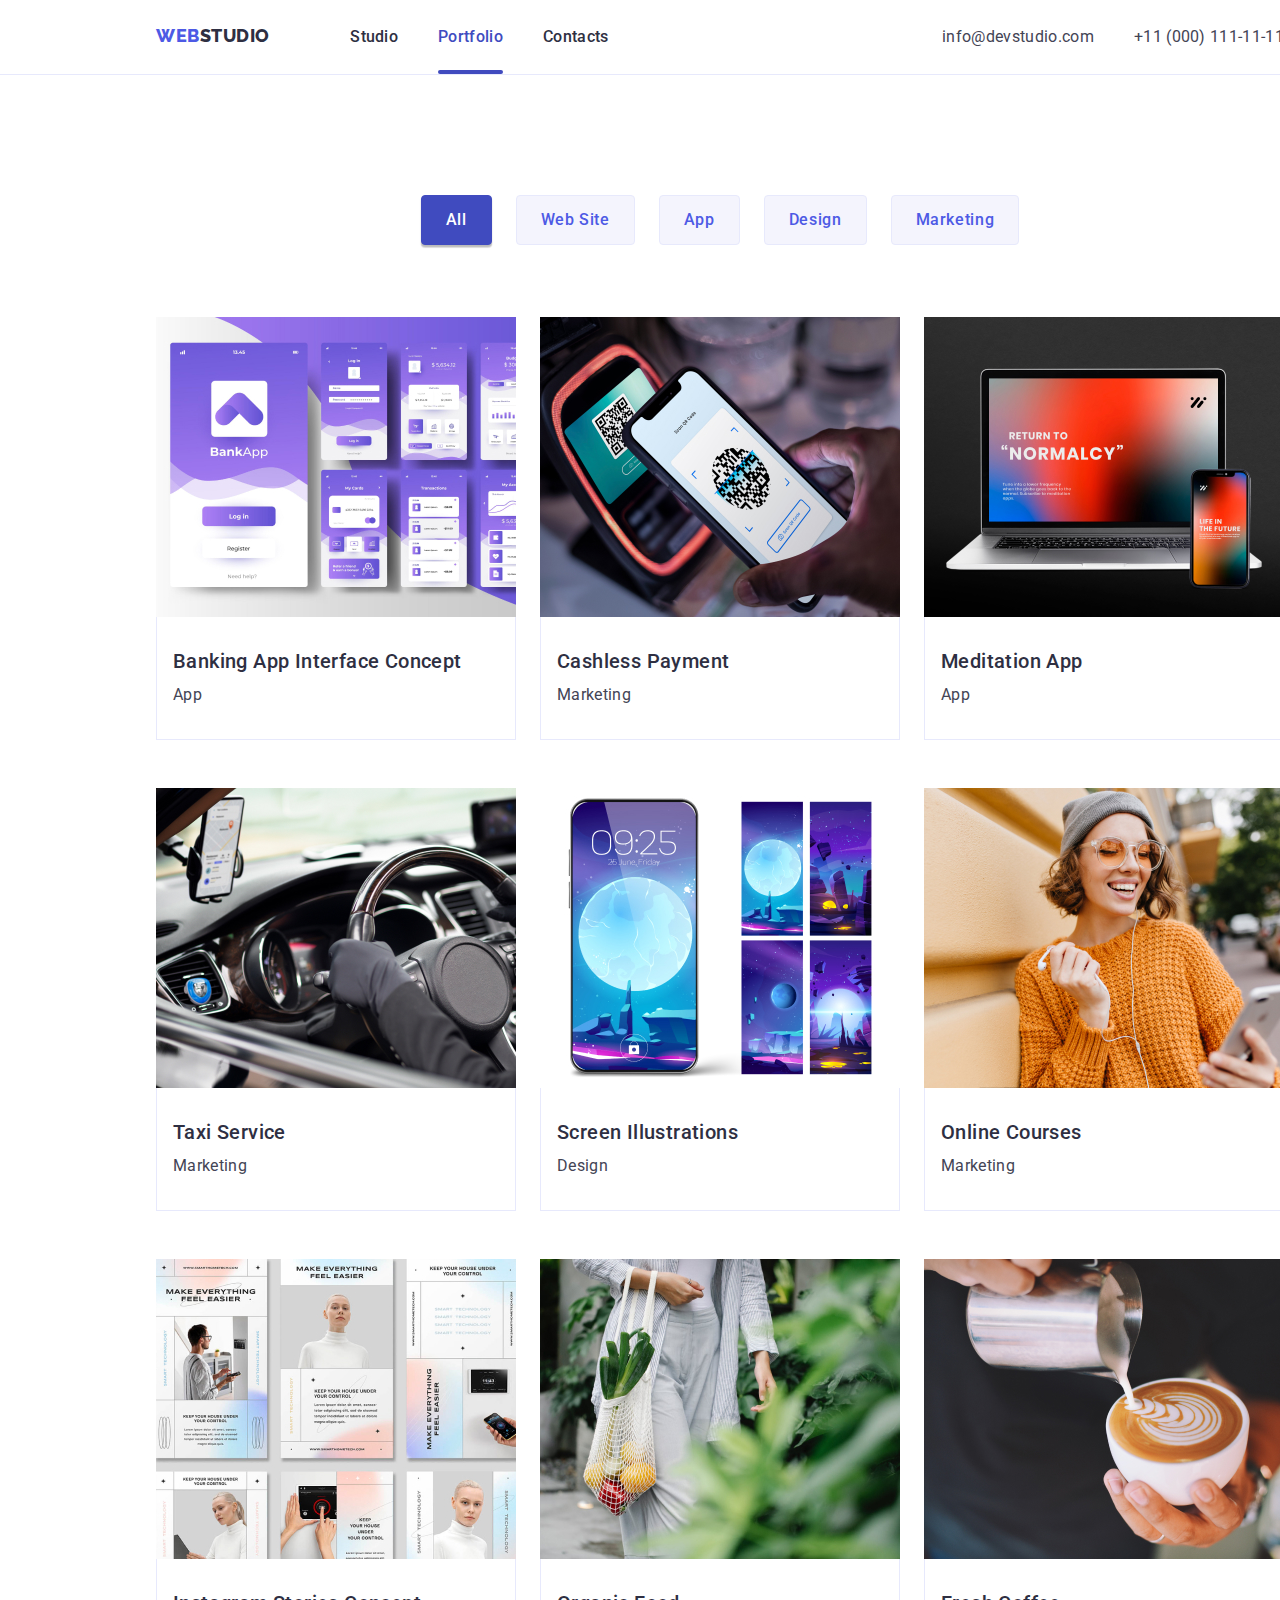
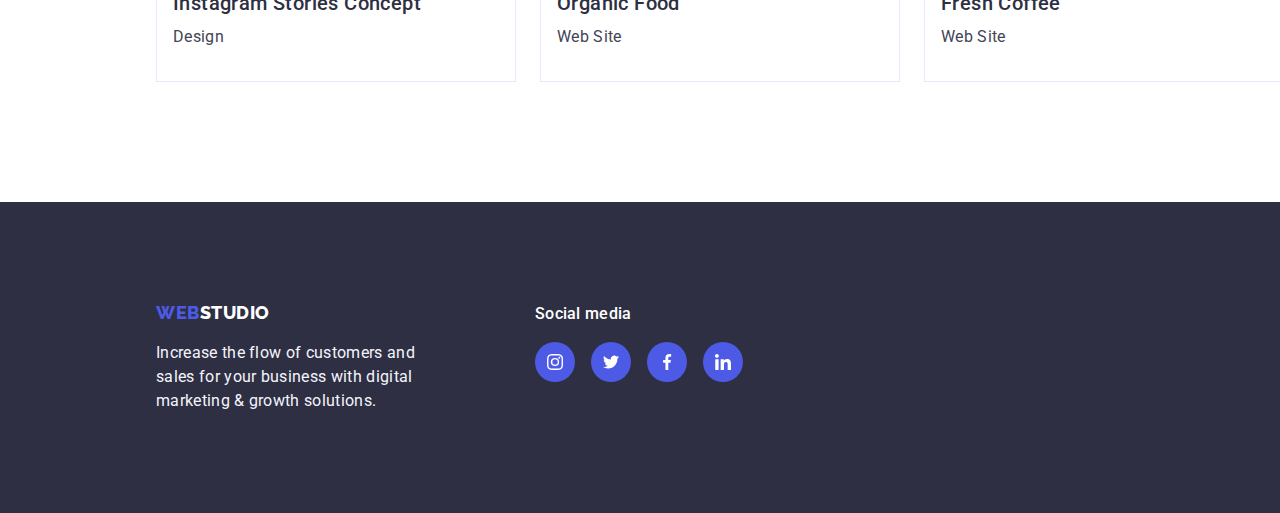
==== portfolio.html @ 09dd9389 "hw-5-1st" ====
<!DOCTYPE html>
<html lang="en">
    <head>
        <meta charset="UTF-8">
        <meta name="viewport" content="width=device-width, initial-scale=1.0">
        <title>GOIT-homework #5</title>
        <link rel="stylesheet" href="https://cdnjs.cloudflare.com/ajax/libs/modern-normalize/1.0.0/modern-normalize.min.css" />
        <link rel="preconnect" href="https://fonts.googleapis.com">
        <link rel="preconnect" href="https://fonts.gstatic.com" crossorigin>
        <link href="https://fonts.googleapis.com/css2?family=Raleway:ital,wght@0,800;1,800&family=Roboto:ital,wght@0,400;0,500;0,700;0,900;1,400;1,500;1,700;1,900&display=swap"
            rel="stylesheet">
        <link rel="stylesheet" href="./css/styles.css" />
    </head>

    <body>
        <header class="header">
            <div class="container header-container">
                <nav>
                    <a href="./index.html" class="logo-web link">WEB<span class="logo-studio">STUDIO</span></a>
                    <ul class="menu list">
                        <li><a class="menu-link link" href="./index.html">Studio</a></li>
                        <li><a class="menu-link link active-link" href="./portfolio.html">Portfolio</a></li>
                        <li><a class="menu-link link" href="#">Contacts</a></li>
                    </ul>
                </nav>
        
                <ul class="container-contacts list">
                    <li><a class="contact-links" href="mailto:info@devstudio.com">info@devstudio.com</a></li>
                    <li><a class="contact-links" href="tel:+110001111111">+11 (000) 111-11-11</a></li>
                </ul>
            </div>
        </header>

        <main>
            <section class="section">
                <div class="container">
                    <ul class="filter list">
                        <li><button type="button" class="button-filter-active button-filter">All</button></li>
                        <li><button type="button" class="button-filter">Web Site</button></li>
                        <li><button type="button" class="button-filter">App</button></li>
                        <li><button type="button" class="button-filter">Design</button></li>
                        <li><button type="button" class="button-filter">Marketing</button></li>
                    </ul>

                    <ul class="portfolio list">
                        <li class="portfolio_item">
                            <a class="portfolio-link" href="#" >
                                <div class="portfolio-card">
                                    <div class="portfolio-card-overlay">
                                        <img src="./images/portfolio-1.jpg" width="360" alt="Banking App Interface Concept" />
                                        <p class="portfolio-card-desc">
                                            14 Stylish and User-Friendly App Design Concepts · Task Manager App · Calorie Tracker App · Exotic Fruit Ecommerce App · Cloud Storage App
                                        </p>
                                    </div>
                                    
                                    <div class="portfolio-text_wrapper">
                                        <h3 class="portfolio_title">Banking App Interface Concept</h3>
                                        <p class="portfolio_description"> App</p>
                                    </div>
                                </div>
                            </a>
                        </li>

                        <li class="portfolio_item">
                            <a href="#" class="portfolio-link">
                                <div class="portfolio-card">
                                    <div class="portfolio-card-overlay">
                                        <img src="./images/portfolio-2.jpg" width="360" alt="Cashless Payment" />
                                        <p class="portfolio-card-desc">
                                            14 Stylish and User-Friendly App Design Concepts · Task Manager App · Calorie Tracker App · Exotic
                                            Fruit Ecommerce App · Cloud Storage App
                                        </p>
                                    </div>
                                    <div class="portfolio-text_wrapper">
                                        <h3 class="portfolio_title">Cashless Payment</h3>
                                        <p class="portfolio_description">Marketing</p>
                                    </div>
                                </div>
                            </a>
                        </li>

                        <li class="portfolio_item">
                            <a href="#" class="portfolio-link link">
                                <div class="portfolio-card">
                                    <div class="portfolio-card-overlay">
                                        <img src="./images/portfolio-3.jpg" width="360" alt="Meditation App" />
                                        <p class="portfolio-card-desc">
                                            14 Stylish and User-Friendly App Design Concepts · Task Manager App · Calorie Tracker App · Exotic
                                            Fruit Ecommerce App · Cloud Storage App
                                        </p>
                                    </div>
                                    <div class="portfolio-text_wrapper">
                                        <h3 class="portfolio_title">Meditation App</h3>
                                        <p class="portfolio_description">App</p>
                                    </div>
                                </div>
                            </a>
                        </li>
                    
                        <li class="portfolio_item">
                            <a href="#" class="portfolio-link link">
                                <div class="portfolio-card">
                                    <div class="portfolio-card-overlay">
                                        <img src="./images/portfolio-4.jpg" width="360" alt="Taxi Service" />
                                        <p class="portfolio-card-desc">
                                            14 Stylish and User-Friendly App Design Concepts · Task Manager App · Calorie Tracker App · Exotic
                                            Fruit Ecommerce App · Cloud Storage App
                                        </p>
                                    </div>
                                    <div class="portfolio-text_wrapper">
                                        <h3 class="portfolio_title">Taxi Service</h3>
                                        <p class="portfolio_description"> Marketing</p>
                                    </div>
                                </div>
                            </a>
                        </li>
                    
                        <li class="portfolio_item">
                            <a href="#" class="portfolio-link link">
                                <div class="portfolio-card">
                                    <div class="portfolio-card-overlay">
                                        <img src="./images/portfolio-5.jpg" width="360" alt="Screen Illustrations" />
                                        <p class="portfolio-card-desc">
                                            14 Stylish and User-Friendly App Design Concepts · Task Manager App · Calorie Tracker App · Exotic
                                            Fruit Ecommerce App · Cloud Storage App
                                        </p>
                                    </div>
                                    <div class="portfolio-text_wrapper">
                                        <h3 class="portfolio_title">Screen Illustrations</h3>
                                        <p class="portfolio_description">Design</p>
                                    </div>
                                </div>
                            </a>
                        </li>
                    
                        <li class="portfolio_item">
                            <a href="#" class="portfolio-link link">
                                <div class="portfolio-card">
                                    <div class="portfolio-card-overlay">
                                        <img src="./images/portfolio-6.jpg" width="360" alt="Online Courses" />
                                        <p class="portfolio-card-desc">
                                            14 Stylish and User-Friendly App Design Concepts · Task Manager App · Calorie Tracker App · Exotic
                                            Fruit Ecommerce App · Cloud Storage App
                                        </p>
                                    </div>
                                    <div class="portfolio-text_wrapper">
                                        <h3 class="portfolio_title">Online Courses</h3>
                                        <p class="portfolio_description">Marketing</p>
                                    </div>
                                </div>
                            </a>
                        </li>
                    
                        <li class="portfolio_item">
                            <a href="#" class="portfolio-link link">
                                <div class="portfolio-card">
                                    <div class="portfolio-card-overlay">
                                        <img src="./images/portfolio-7.jpg" width="360" alt="Instagram Stories Concept" />
                                        <p class="portfolio-card-desc">
                                            14 Stylish and User-Friendly App Design Concepts · Task Manager App · Calorie Tracker App · Exotic
                                            Fruit Ecommerce App · Cloud Storage App
                                        </p>
                                    </div>
                                    <div class="portfolio-text_wrapper">
                                        <h3 class="portfolio_title">Instagram Stories Concept</h3>
                                        <p class="portfolio_description"> Design</p>
                                    </div>
                                </div>
                            </a>    
                        </li>
                    
                        <li class="portfolio_item">
                            <a href="#" class="portfolio-link link">
                                <div class="portfolio-card">
                                    <div class="portfolio-card-overlay">
                                        <img src="./images/portfolio-8.jpg" width="360" alt="Organic Food" />
                                        <p class="portfolio-card-desc">
                                            14 Stylish and User-Friendly App Design Concepts · Task Manager App · Calorie Tracker App · Exotic
                                            Fruit Ecommerce App · Cloud Storage App
                                        </p>
                                    </div>
                                    <div class="portfolio-text_wrapper">
                                        <h3 class="portfolio_title">Organic Food</h3>
                                        <p class="portfolio_description">Web Site</p>
                                    </div>
                                </div>
                            </a>    
                        </li>
                    
                        <li class="portfolio_item">
                            <a href="#" class="portfolio-link link">
                                <div class="portfolio-card">
                                    <div class="portfolio-card-overlay">
                                        <img src="./images/portfolio-9.jpg" width="360" alt="Fresh Coffee" />
                                        <p class="portfolio-card-desc">
                                            14 Stylish and User-Friendly App Design Concepts · Task Manager App · Calorie Tracker App · Exotic
                                            Fruit Ecommerce App · Cloud Storage App
                                        </p>
                                    </div>
                                    <div class="portfolio-text_wrapper">
                                        <h3 class="portfolio_title">Fresh Coffee</h3>
                                        <p class="portfolio_description">Web Site</p>
                                    </div>
                                </div>
                            </a>
                        </li>
                    </ul>
                </div>
            </section>
        </main>

    <footer class="footer">
        <div class="container row">
    
            <div class="footer-container">
                <a href="./index.html" class="logo-web link">WEB<span class="logo-studio-white">STUDIO</span></a>
                <p class="footer-item">Increase the flow of customers and <br />sales for your business with digital<br />
                    marketing &
                    growth solutions.</p>
            </div>
    
            <div class="footer-container footer-social-link_box">
                <p class="footer-social-links_text">Social media</p>
                <ul class="footer-social list">
                    <li>
                        <a href="#" class="team-social-link">
                            <svg class="team-social-link_box">
                                <use href="./images/icons.svg#instagram"></use>
                            </svg>
                        </a>
                    </li>
    
                    <li>
                        <a href="#" class="team-social-link">
                            <svg class="team-social-link_box">
                                <use href="./images/icons.svg#twitter"></use>
                            </svg>
                        </a>
                    </li>
    
                    <li>
                        <a href="#" class="team-social-link">
                            <svg class="team-social-link_box">
                                <use href="./images/icons.svg#facebook"></use>
                            </svg>
                        </a>
                    </li>
    
                    <li>
                        <a href="#" class="team-social-link">
                            <svg class="team-social-link_box">
                                <use href="./images/icons.svg#linkedin"></use>
                            </svg>
                        </a>
                    </li>
    
                </ul>
            </div>
        </div>
    
    </footer>
    </body>
    
    </html>
---- css/styles.css ----
:root {
    --cloud:#F4F4FD;
    --white:#ffffff;
    --navyblue:#2E2F42;
    --iris: #4D5AE5;
    --iris-opa: #4d5ae5e4;
    --ocean:#404BBF;
    --cornflower:#E7E9FC;
    --slate: #434455;
    --lightslate:#8E8F99;
    --dairy:#FCFCFC;
    --modal-bg: #0000003c;
}
body {
    font-family: 'Roboto', sans-serif;
    background-color: var(--background-white);
    color: var(--navyblue);
    font-size: 16px;
    line-height: 24px;
    letter-spacing: 0.32px;
}
/* default */
h1,
h2,
h3,
h4,
h5,
h6,
p {
    margin: 0;
}

html {
    box-sizing: border-box;
}

*,
*::after,
*::before {
    box-sizing: inherit;
}

img {
    display: block;
    max-width: 100%;
    height: auto;
}

.link {
    text-decoration: none;
    color: inherit;
}

.list {
    list-style: none;
    padding: 0;
    margin: 0;
}

.active-link{
    color: var(--ocean);
    position: relative;
}
.active-link::after {
    display: block;
    content: '';
    width: 100%;
    height: 4px;
    bottom: -28px;
    background-color: var(--ocean);
    border-radius: 10px;
    position: absolute;
}
.menu-link{
    font-size: 16px;
    font-weight: 500;
    line-height: 24px;
    letter-spacing: 0.32px;
}
.link:hover, .link:focus {
    color: var(--iris);
    transition-property: color;
    transition-duration: 250ms;
    transition-timing-function: cubic-bezier(0.4, 0, 0.2, 1);

}
.link:active {
    color: var(--ocean);
}
.contact-links {
    text-decoration: none;
    font-weight: 400;
    color: var(--slate);
}
.contact-links:focus, .contact-links:hover {
    color: var(--iris);
    transition-property: color;
    transition-duration: 250ms;
    transition-timing-function: cubic-bezier(0.4, 0, 0.2, 1);
}
.contact-links .link:active {
    color: var(--ocean);
}

.logo-web, .logo-studio{
    color: var(--iris);
    font-size: 18px;
    font-family: Raleway;
    font-weight: 800;
    line-height: 21px;
    letter-spacing: 0.54px;
    text-transform: uppercase;
}

.logo-studio{
    color: var(--navyblue);
}
.logo-studio-white {
    color: var(--white);
}
.container {
    width: 1440px;
    padding: 0 156px;
    margin: 0 auto;
}
.container-contacts {
    display: flex;
    gap: 40px;
 
}
.header{
    padding: 25px 0;
    border-bottom: 1px solid var(--cornflower);
}
.header-container{
    display: flex;
    justify-content: space-between;
}
.menu {
    display: inline-flex;
    align-items: flex-start;
    gap: 40px;
    margin-left: 76px;
}

.what-we-do_item {
    flex-direction: column;
    justify-content: center;
    align-items: center;
    width: 360px;
    height: 300px;
    border: 1px solid var(--cornflower);
    background: url(<path-to-image>), lightgray -72.845px -19px / 144.444% 112.667% no-repeat;
}
.what-we-do {
    display: flex;
    gap: 24px;
    justify-content: center;
}
.hero{
    background-color: var(--navyblue);
    background:  url(../images/people-office.jpg), var(--grey, rgba(46, 47, 66, 0.70));
    background-blend-mode: overlay;
    background-size: cover;
    padding: 188px 0;
}
.hero-container {
    text-align: center;
   
}
.hero-title {
    font-size: 56px;
    font-weight: 700;
    line-height: 60px;
    letter-spacing: 1.12px;
    text-align: center;
    margin-bottom: 50px;
    color: white;
}
.hero-container_button {
    text-align: center;
    padding-top: 48px;
}
.main-button {
    display: inline-flex;
    padding: 16px 32px;
    align-items: flex-start;
    border: none;
    font-weight: 500;
    border-radius: 4px;
    background-color: var(--iris);
    color: var(--white);
    box-shadow: 0px 4px 4px 0px rgba(0, 0, 0, 0.15);
    cursor: pointer;
}
.button:hover{
    background-color: var(--ocean);
    transition-property: background-color, color, box-shadow;
    transition-duration: 250ms;
    transition-timing-function: cubic-bezier(0.4, 0, 0.2, 1);
}

/*Modal*/
.modal-bg {
    position: fixed;
    top: 0;
    left: 0;
    width: 100%;
    height: 100%;
    background-color: var(--modal-bg);
}
.is-hidden {
    opacity: 0;
    visibility: hidden;
    pointer-events: none;
}

/*For modal in Hero Button */
.modal {
    position: absolute;
    top: 50%;
    left: 50%;
    width: 408px;
    height: 584px;
    border-radius: 4px;
    background: var(--dairy);
    box-shadow: 0px 2px 1px 0px rgba(0, 0, 0, 0.20), 0px 1px 3px 0px rgba(0, 0, 0, 0.12), 0px 1px 1px 0px rgba(0, 0, 0, 0.14);
    transform: translate(-50%, -50%);
}
.modal-close-circle {
    position: absolute;
    display: flex;
    align-items: center;
    justify-content: center;
    top: 24px;
    right:24px;
    width: 24px;
    height: 24px;
    border-radius: 50%;
    background-color: var(--cornflower);
    border-color: rgba(0, 0, 0, 0.10);
    cursor: pointer;
}
.modal-close-icon {  
    width: 8px;
    height: 8px;
    fill: var(--navyblue);
}

.section {
    padding: 120px 0;
}
.section-no-top-padding {
    padding-top: 0;
}
.benefits {
    gap: 22px;
    display: flex;
    align-items: center;
}
.benefits-svg {
    width: 64px;
    height: 64px;
   
    flex-shrink: 0;
}
.benefits-svg-box{
    width: 264px;
    height: 112px;
    display: flex;
    align-items: center;
    justify-content: center;
    margin-bottom: 8px;
    border-radius: 4px;
    background: var(--cloud);
}
.benefits-svg-box_icon{
    width: 64px;
    height: 64px;
    flex-shrink: 0;
}
.benefits-title{
    font-size: 20px;
    font-weight: 500;
    line-height: 24px;
    margin-bottom: 8px;
    letter-spacing: 0.4px;
}
.benefits-description{
    font-size: 16px;
    line-height: 24px;
    letter-spacing: 0.32px;
}
.section_title{
    font-size: 36px;
    font-weight: 700;
    line-height: 40px;
    letter-spacing: 0.72px;
    text-transform: capitalize;
    text-align: center;
    margin-bottom: 70px;
}
.team-background {
    background: var(--cloud);
}
.team {
    display: flex;
    gap: 24px;
    justify-content: center;
}
.team-item {
    padding-bottom: 32px;
    border-radius: 0px 0px 4px 4px;
    background-color: var(--white);
    box-shadow: 0px 2px 1px 0px rgba(46, 47, 66, 0.08), 0px 1px 1px 0px rgba(46, 47, 66, 0.16), 0px 1px 6px 0px rgba(46, 47, 66, 0.08);
}
.team-name{
    margin-top: 25px;
    margin-bottom: 8px;
    text-align: center;
    font-size: 20px;
    font-weight: 500;
    line-height: 24px;
    letter-spacing: 0.4px;
}
.team-position{
    text-align: center;
    font-size: 16px;
    line-height: 24px;
    letter-spacing: 0.32px;
    margin-bottom: 8px;
}
.team-social{
    display: flex;
    justify-content: center;
    align-items: center;
    gap: 24px;
}
.team-social-link {
    display: flex;
    align-items: center;
    justify-content: center;
    width: 40px;
    height: 40px;
    background-color: var(--iris);
    border-radius: 50%;       
}
.team-social-link_box {
    width: 16px;
    height: 16px;
    flex-shrink: 0;
}
.team-social-link:hover, .team-social-link:focus {
    background-color: var(--ocean);
    cursor: pointer;
    transition-property: color;
    transition-duration: 250ms;
    transition-timing-function: cubic-bezier(0.4, 0, 0.2, 1);
}
.button-filter{
    display: flex;
    padding: 12px 24px;
    justify-content: center;
    align-items: center;
    border-radius: 4px;
    border: 1px solid var(--cornflower);
    background: var(--cloud);
    color: var(--iris);
    font-size: 16px;
    font-weight: 500;
    line-height: 24px;
    letter-spacing: 0.64px;
}
.button-filter:hover, .button-filter:focus {
    background-color: var(--ocean);
    cursor: pointer;
    color: var(--white);
    border: 1px solid var(--ocean);
    box-shadow: 0px 2px 2px 0px rgba(0, 0, 0, 0.12), 0px 2px 1px 0px rgba(0, 0, 0, 0.08), 0px 3px 1px 0px rgba(0, 0, 0, 0.10);
    transition-property: background-color, color, box-shadow;
    transition-duration: 250ms;
    transition-timing-function: cubic-bezier(0.4, 0, 0.2, 1);
}
.button-filter-active {
    background: var(--ocean);
    color: var(--white);
    box-shadow: 0px 2px 2px 0px rgba(0, 0, 0, 0.12), 0px 2px 1px 0px rgba(0, 0, 0, 0.08), 0px 3px 1px 0px rgba(0, 0, 0, 0.10);
    border: 1px solid var(--ocean);
    cursor: pointer;
}
.filter {
    display: flex;
    gap: 24px;
    justify-content: center;
    margin-bottom: 72px;
}
.portfolio {
    display: flex;
    gap: 48px 24px;
    flex-wrap: wrap;
}
.portfolio_item{
    display: flex;
    width: 360px;
    flex-direction: column;
    align-items: flex-start;
    border-radius: 0px 0px 4px 4px;
    transition-property: box-shadow;
    transition-duration: 250ms;
    transition-timing-function: cubic-bezier(0.4, 0, 0.2, 1);
}
.portfolio_item:hover, .portfolio_item:focus {
    box-shadow: 0px 2px 1px 0px rgba(46, 47, 66, 0.08), 0px 1px 1px 0px rgba(46, 47, 66, 0.16), 0px 1px 6px 0px rgba(46, 47, 66, 0.08);
    transition-property: background-color, color;
    transition-duration: 250ms;
    transition-timing-function: cubic-bezier(0.4, 0, 0.2, 1);
}
.portfolio-card {
    min-width: 360px;
}
.portfolio-card-overlay {
    position: relative;
    overflow: hidden;
}
.portfolio-card-desc {
    position: absolute;
    width: 100%;
    height: 100%;
    padding: 40px 32px 164px 32px;
    background-color: var(--iris-opa);
    color: var(--cloud);
    font-weight: 400;
}
.portfolio-link{
    text-decoration: none;
    color: inherit;
}
.portfolio-link:hover .portfolio-card-desc, .portfolio-link:focus .portfolio-card-desc {
    display: block;
    transform: translateY(-100%);
    /* transition-property: color; */
    transition-duration: 250ms;
    transition-timing-function: cubic-bezier(0.4, 0, 0.2, 1);
}
.portfolio-text_wrapper {
    padding: 32px 16px;
    border: 1px solid var(--cornflower);
    border-top: none;
    width: 100%;
}
.portfolio_title {
    color: var(--navyblue);
    margin-bottom: 10px;
    font-size: 20px;
    font-weight: 500;
    line-height: 24px;
    letter-spacing: 0.4px;
}
.portfolio_description {
    color: var(--slate);
    font-size: 16px;
    line-height: 24px;
    letter-spacing: 0.32px;
}

.customers{
    display: inline-flex;
    align-items: flex-start;
    gap: 24px;
}
.customers-box{
    display: flex;
    align-items: center;
    justify-content: center;
    width: 168px;
    height: 88px;
    flex-shrink: 0;
    border-radius: 4px;
    border: 1px solid var(--lightslate);
    color: var(--lightslate);
}
.customers-box_svg{
    width: 104px;
    height: 56px;
    fill: currentColor;
}
.customers-box:hover, .customers-box:focus {
    border-color: var(--ocean);
    color: var(--ocean);
    cursor: pointer;
    transition-property: background-color, color, box-shadow;
        transition-duration: 250ms;
        transition-timing-function: cubic-bezier(0.4, 0, 0.2, 1);
}
.footer {
    background-color: var(--navyblue);
    padding: 100px 0;
    
}
.footer-container {
    display: flex;
    flex-direction: column;
}
.footer-item {
    margin-top: 17.5px;
    color: var(--cloud);
    font-size: 16px;
    line-height: 24px;
    letter-spacing: 0.32px;
}
.footer-social-link_box {
    width: 208px;
    height: 80px;
    flex-shrink: 0;
    margin-left: 120px;
    display: inline;
}
.footer-social {
    display: inline-flex;
    align-items: flex-start;
    gap: 16px;
}
.footer-social-link {
    width: 40px;
    height: 40px;
    background-color: var(--iris);
    padding: 8px;
    border-radius: 50%;
}

.footer-social-links_text{
    color: var(--white, #FFF);
    font-size: 16px;
    font-weight: 500;
    line-height: 24px;
    letter-spacing: 0.32px;
    margin-bottom: 16px;
}

.footer-social-link_box:hover,
.footer-social-link_box:focus {
    fill: var(--ocean);
    cursor: pointer;
    transition-property: background-color, color;
    transition-duration: 250ms;
    transition-timing-function: cubic-bezier(0.4, 0, 0.2, 1);
}
.row {
    display: flex;
    flex-direction: row;
}
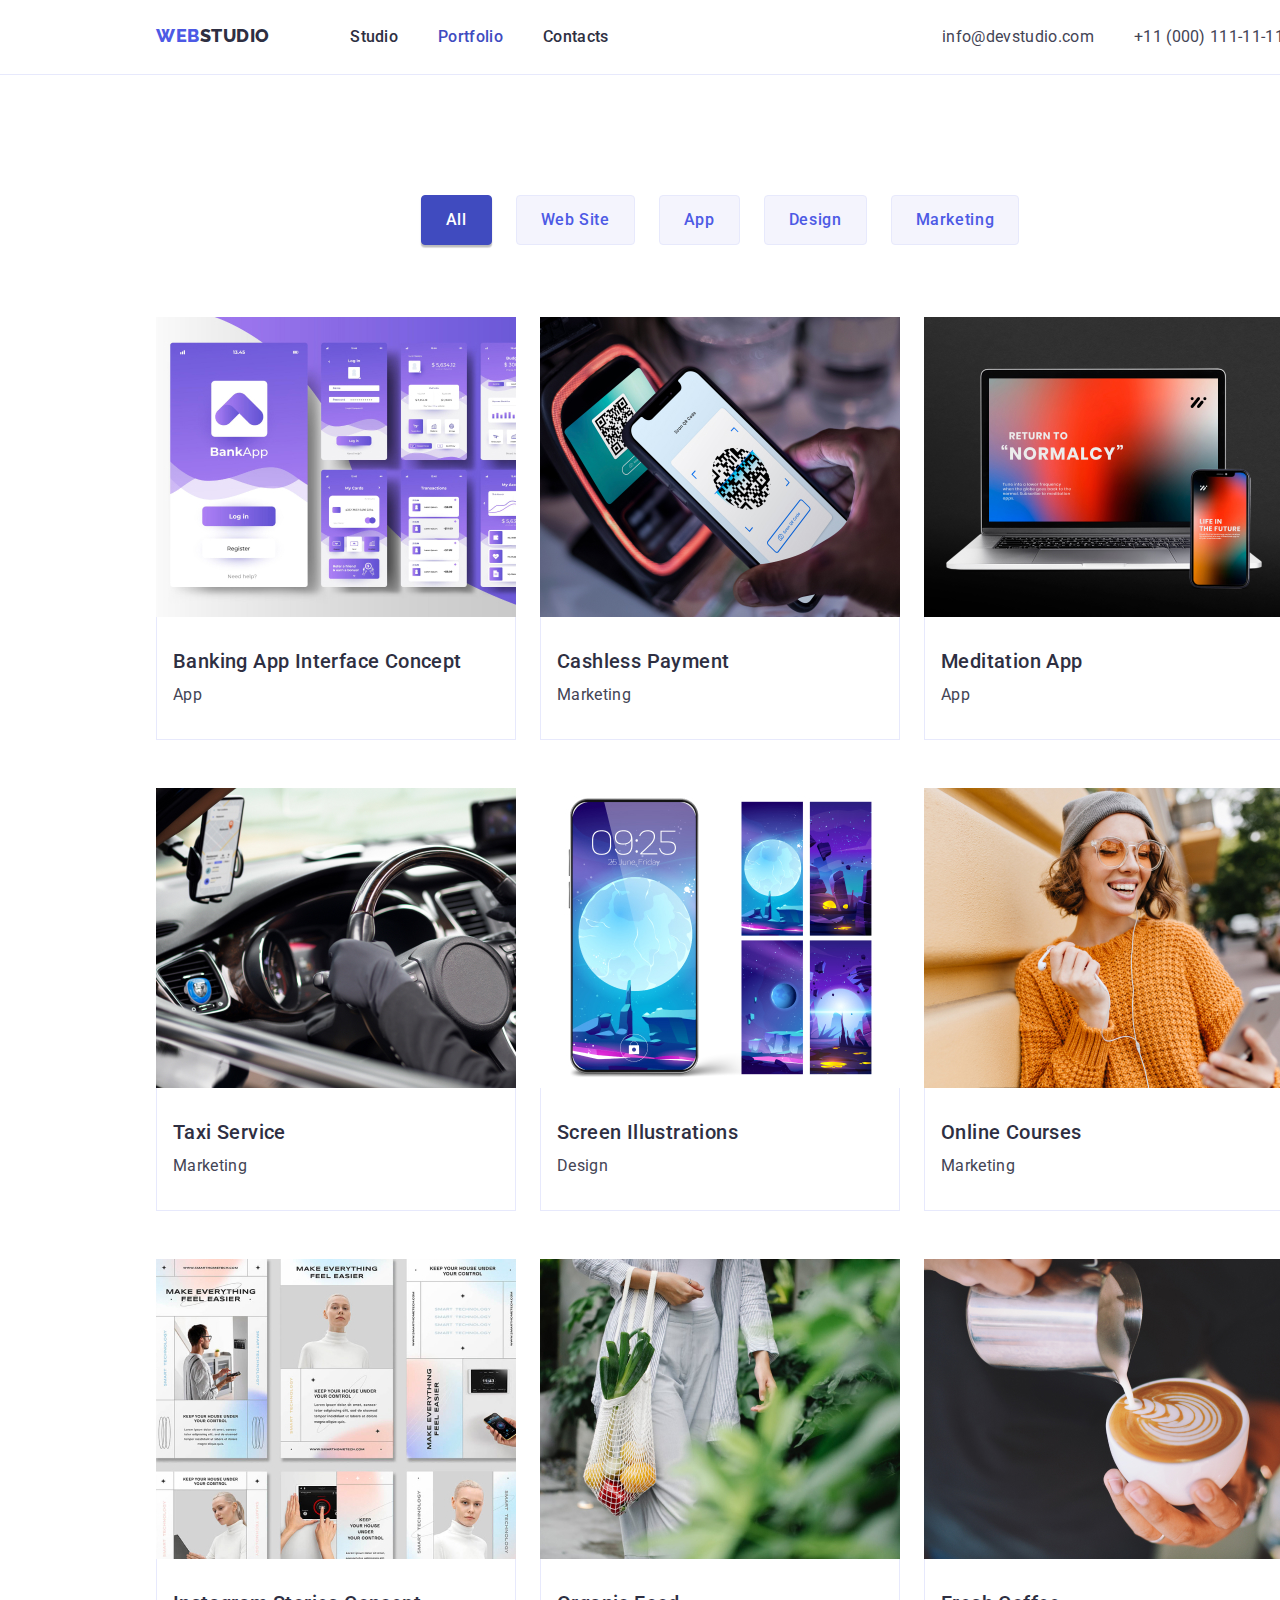
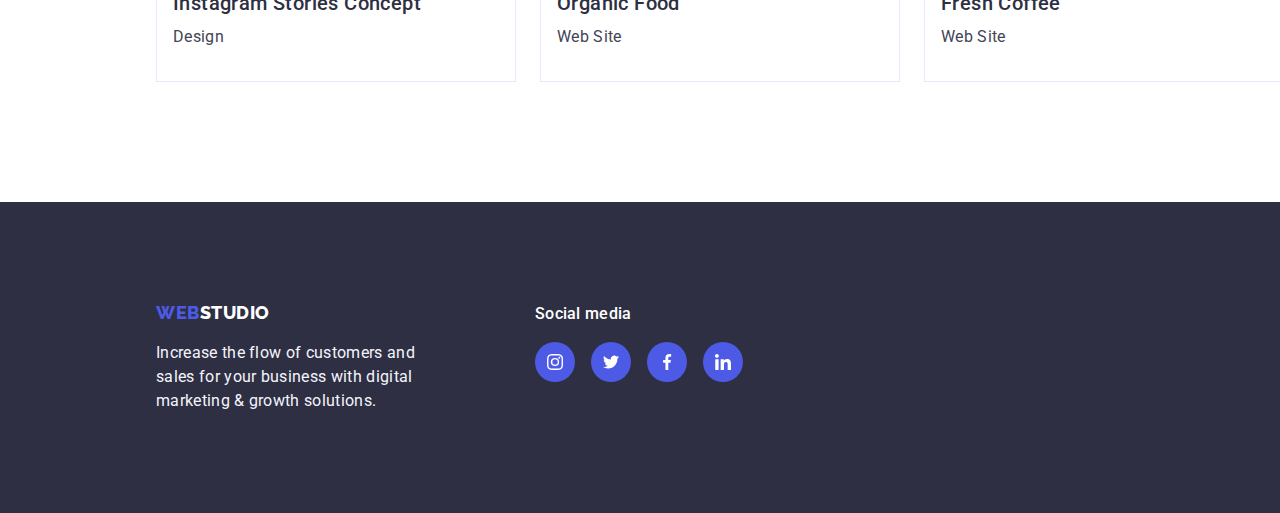
==== commit 6dd28a21: "hw-5-2ndSub" ====
--- a/portfolio.html
+++ b/portfolio.html
@@ -18,15 +18,15 @@
                 <nav>
                     <a href="./index.html" class="logo-web link">WEB<span class="logo-studio">STUDIO</span></a>
                     <ul class="menu list">
-                        <li><a class="menu-link link" href="./index.html">Studio</a></li>
-                        <li><a class="menu-link link active-link" href="./portfolio.html">Portfolio</a></li>
-                        <li><a class="menu-link link" href="#">Contacts</a></li>
+                        <li><a class="menu-link link hover-underline-animation" href="./index.html">Studio</a></li>
+                        <li><a class="menu-link link hover-underline-animation active-link" href="./portfolio.html">Portfolio</a></li>
+                        <li><a class="menu-link link hover-underline-animation" href="#">Contacts</a></li>
                     </ul>
                 </nav>
         
                 <ul class="container-contacts list">
-                    <li><a class="contact-links" href="mailto:info@devstudio.com">info@devstudio.com</a></li>
-                    <li><a class="contact-links" href="tel:+110001111111">+11 (000) 111-11-11</a></li>
+                    <li><a class="contact-links hover-underline-animation" href="mailto:info@devstudio.com">info@devstudio.com</a></li>
+                    <li><a class="contact-links hover-underline-animation" href="tel:+110001111111">+11 (000) 111-11-11</a></li>
                 </ul>
             </div>
         </header>
--- a/css/styles.css
+++ b/css/styles.css
@@ -56,47 +56,70 @@
     padding: 0;
     margin: 0;
 }
-
-.active-link{
-    color: var(--ocean);
+.hover-underline-animation {
+    display: inline-block;
     position: relative;
 }
-.active-link::after {
+
+.hover-underline-animation::after {
     display: block;
     content: '';
     width: 100%;
     height: 4px;
-    bottom: -28px;
+    bottom: -1px;
+    border-radius: 10px;
+    position: absolute;
+    transform: scaleX(0);
+    background-color: var(--ocean);
+    transition: transform 0.25s ease-out;
+}
+.hover-underline-animation:hover::after {
+    transform: scaleX(1);
+    transform-origin: bottom left;
+}
+.active-link{
+    color: var(--ocean);
+    position: relative;
+}
+/* .active-link::after {
+    display: block;
+    content: '';
+    width: 100%;
+    height: 4px;
+    bottom: -1px;
     background-color: var(--ocean);
     border-radius: 10px;
     position: absolute;
-}
+} */
 .menu-link{
     font-size: 16px;
     font-weight: 500;
     line-height: 24px;
     letter-spacing: 0.32px;
+    display: block;
+    padding: 25px 0;
+    transition-property: color;
+    transition-duration: 250ms;
+    transition-timing-function: cubic-bezier(0.4, 0, 0.2, 1);
 }
 .link:hover, .link:focus {
     color: var(--iris);
-    transition-property: color;
-    transition-duration: 250ms;
-    transition-timing-function: cubic-bezier(0.4, 0, 0.2, 1);
-
 }
 .link:active {
     color: var(--ocean);
 }
 .contact-links {
     text-decoration: none;
-    font-weight: 400;
+    /* font-weight: 400; */
     color: var(--slate);
+    display: block;
+    padding: 25px 0;
+    transition-property: color;
+    transition-duration: 250ms;
+    transition-timing-function: cubic-bezier(0.4, 0, 0.2, 1);
 }
 .contact-links:focus, .contact-links:hover {
     color: var(--iris);
-    transition-property: color;
-    transition-duration: 250ms;
-    transition-timing-function: cubic-bezier(0.4, 0, 0.2, 1);
 }
 .contact-links .link:active {
     color: var(--ocean);
@@ -129,7 +152,7 @@
  
 }
 .header{
-    padding: 25px 0;
+    /* padding: 25px 0; */
     border-bottom: 1px solid var(--cornflower);
 }
 .header-container{
@@ -192,12 +215,12 @@
     color: var(--white);
     box-shadow: 0px 4px 4px 0px rgba(0, 0, 0, 0.15);
     cursor: pointer;
+    transition-property: background-color, color, box-shadow;
+    transition-duration: 250ms;
+    transition-timing-function: cubic-bezier(0.4, 0, 0.2, 1);
 }
 .button:hover{
     background-color: var(--ocean);
-    transition-property: background-color, color, box-shadow;
-    transition-duration: 250ms;
-    transition-timing-function: cubic-bezier(0.4, 0, 0.2, 1);
 }
 
 /*Modal*/
@@ -208,6 +231,9 @@
     width: 100%;
     height: 100%;
     background-color: var(--modal-bg);
+    transition-property: opacity, visibility;
+    transition-duration: 250ms;
+    transition-timing-function: cubic-bezier(0.4, 0, 0.2, 1);
 }
 .is-hidden {
     opacity: 0;
@@ -240,13 +266,27 @@
     background-color: var(--cornflower);
     border-color: rgba(0, 0, 0, 0.10);
     cursor: pointer;
+    transition-property: background-color, border-color;
+    transition-duration: 250ms;
+    transition-timing-function: cubic-bezier(0.4, 0, 0.2, 1);
+}
+.modal-close-icon:hover,
+.modal-close-icon:focus {
+    fill: var(--white);
+}
+.modal-close-circle:hover,
+.modal-close-circle:focus{
+    cursor: pointer;
+    background-color: var(--ocean);
 }
 .modal-close-icon {  
     width: 8px;
     height: 8px;
     fill: var(--navyblue);
-}
-
+    transition-property: fill;
+    transition-duration: 250ms;
+    transition-timing-function: cubic-bezier(0.4, 0, 0.2, 1);
+}
 .section {
     padding: 120px 0;
 }
@@ -343,7 +383,10 @@
     width: 40px;
     height: 40px;
     background-color: var(--iris);
-    border-radius: 50%;       
+    border-radius: 50%;   
+    transition-property: background-color;
+    transition-duration: 250ms;
+    transition-timing-function: cubic-bezier(0.4, 0, 0.2, 1);
 }
 .team-social-link_box {
     width: 16px;
@@ -353,9 +396,6 @@
 .team-social-link:hover, .team-social-link:focus {
     background-color: var(--ocean);
     cursor: pointer;
-    transition-property: color;
-    transition-duration: 250ms;
-    transition-timing-function: cubic-bezier(0.4, 0, 0.2, 1);
 }
 .button-filter{
     display: flex;
@@ -370,6 +410,9 @@
     font-weight: 500;
     line-height: 24px;
     letter-spacing: 0.64px;
+    transition-property: border, background-color, color, box-shadow;
+    transition-duration: 250ms;
+    transition-timing-function: cubic-bezier(0.4, 0, 0.2, 1);
 }
 .button-filter:hover, .button-filter:focus {
     background-color: var(--ocean);
@@ -377,9 +420,6 @@
     color: var(--white);
     border: 1px solid var(--ocean);
     box-shadow: 0px 2px 2px 0px rgba(0, 0, 0, 0.12), 0px 2px 1px 0px rgba(0, 0, 0, 0.08), 0px 3px 1px 0px rgba(0, 0, 0, 0.10);
-    transition-property: background-color, color, box-shadow;
-    transition-duration: 250ms;
-    transition-timing-function: cubic-bezier(0.4, 0, 0.2, 1);
 }
 .button-filter-active {
     background: var(--ocean);
@@ -411,9 +451,7 @@
 }
 .portfolio_item:hover, .portfolio_item:focus {
     box-shadow: 0px 2px 1px 0px rgba(46, 47, 66, 0.08), 0px 1px 1px 0px rgba(46, 47, 66, 0.16), 0px 1px 6px 0px rgba(46, 47, 66, 0.08);
-    transition-property: background-color, color;
-    transition-duration: 250ms;
-    transition-timing-function: cubic-bezier(0.4, 0, 0.2, 1);
+
 }
 .portfolio-card {
     min-width: 360px;
@@ -430,6 +468,9 @@
     background-color: var(--iris-opa);
     color: var(--cloud);
     font-weight: 400;
+    transition-property: transform;
+    transition-duration: 250ms;
+    transition-timing-function: cubic-bezier(0.4, 0, 0.2, 1);
 }
 .portfolio-link{
     text-decoration: none;
@@ -438,9 +479,6 @@
 .portfolio-link:hover .portfolio-card-desc, .portfolio-link:focus .portfolio-card-desc {
     display: block;
     transform: translateY(-100%);
-    /* transition-property: color; */
-    transition-duration: 250ms;
-    transition-timing-function: cubic-bezier(0.4, 0, 0.2, 1);
 }
 .portfolio-text_wrapper {
     padding: 32px 16px;
@@ -478,6 +516,9 @@
     border-radius: 4px;
     border: 1px solid var(--lightslate);
     color: var(--lightslate);
+    transition-property: background-color, color, border;
+    transition-duration: 250ms;
+    transition-timing-function: cubic-bezier(0.4, 0, 0.2, 1);
 }
 .customers-box_svg{
     width: 104px;
@@ -488,9 +529,6 @@
     border-color: var(--ocean);
     color: var(--ocean);
     cursor: pointer;
-    transition-property: background-color, color, box-shadow;
-        transition-duration: 250ms;
-        transition-timing-function: cubic-bezier(0.4, 0, 0.2, 1);
 }
 .footer {
     background-color: var(--navyblue);
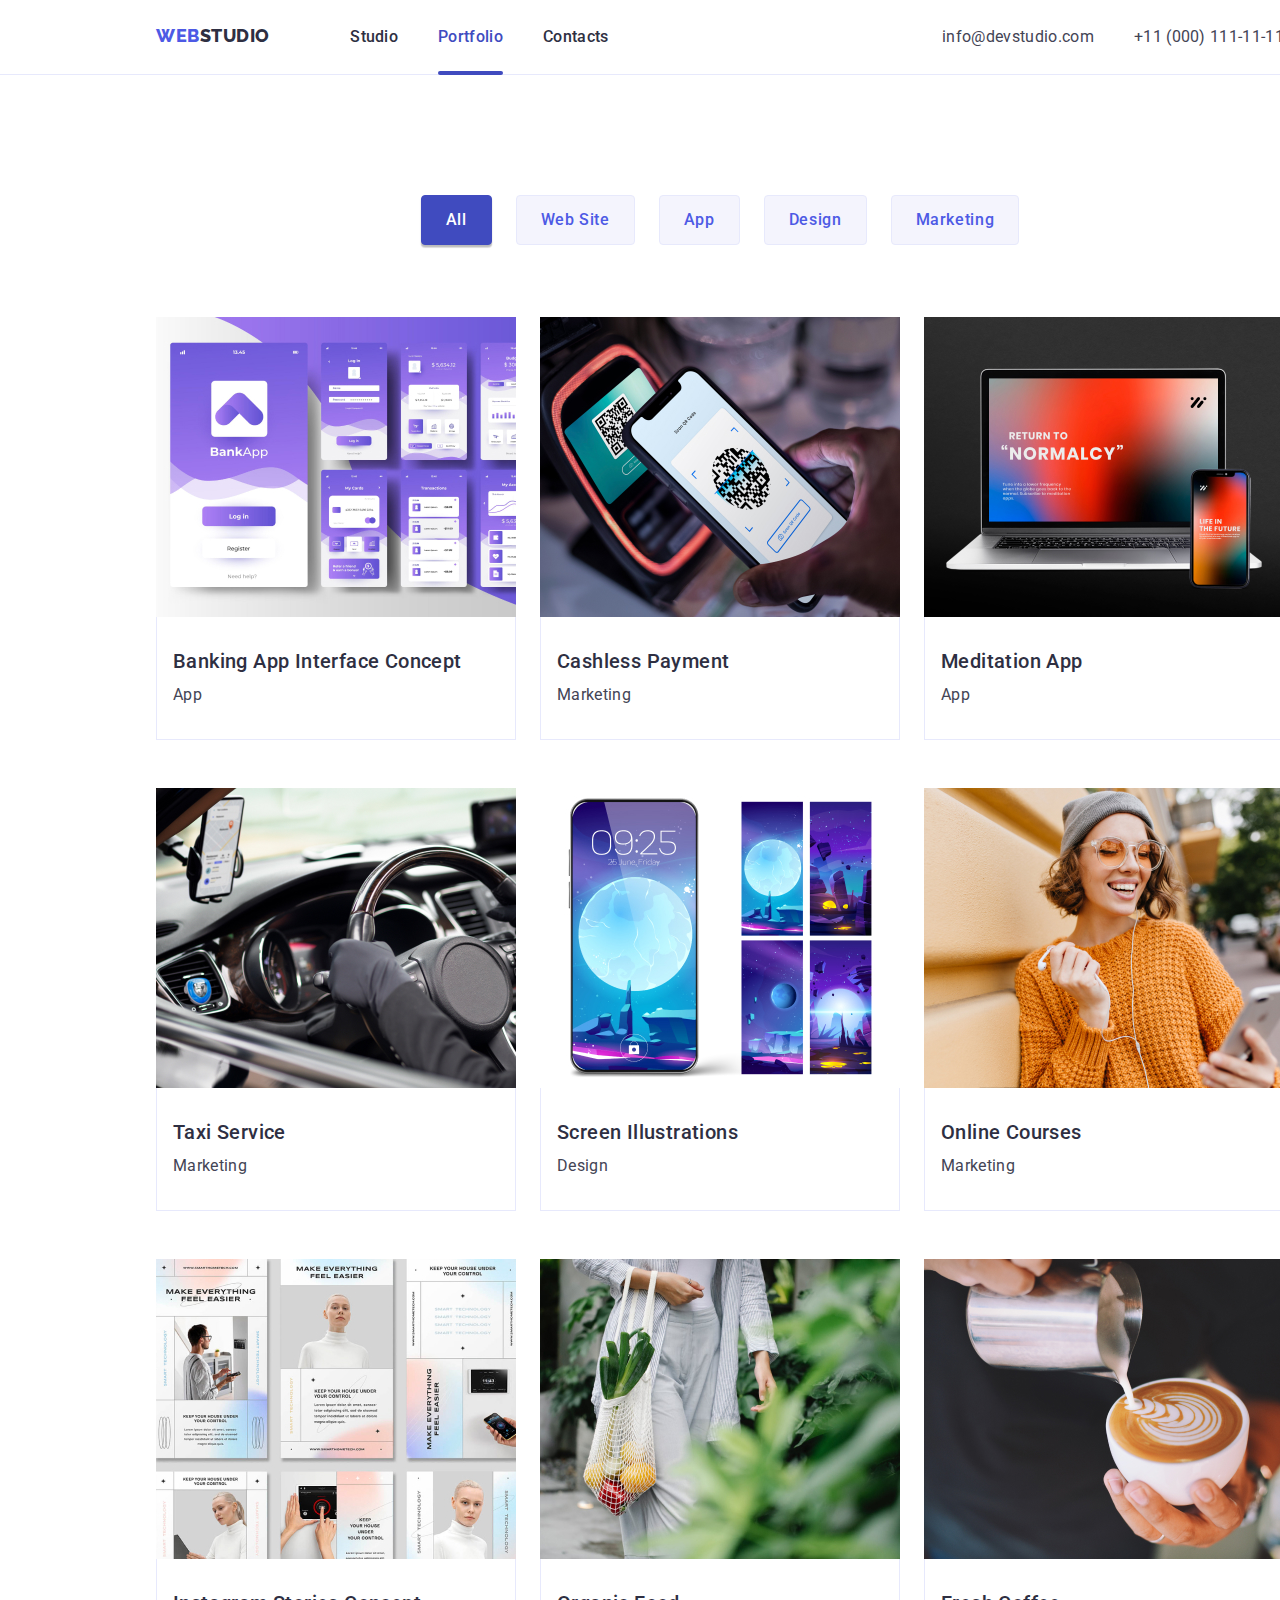
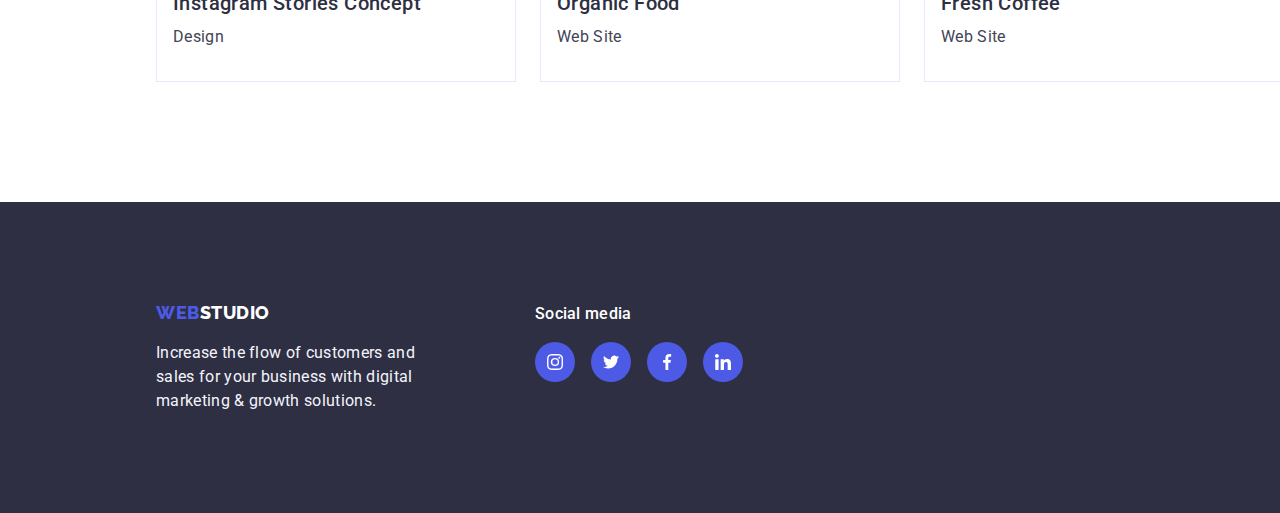
==== commit 04a1c60a: "hw-5-3rd" ====
--- a/portfolio.html
+++ b/portfolio.html
@@ -19,14 +19,14 @@
                     <a href="./index.html" class="logo-web link">WEB<span class="logo-studio">STUDIO</span></a>
                     <ul class="menu list">
                         <li><a class="menu-link link hover-underline-animation" href="./index.html">Studio</a></li>
-                        <li><a class="menu-link link hover-underline-animation active-link" href="./portfolio.html">Portfolio</a></li>
+                        <li><a class="menu-link link active-link" href="./portfolio.html">Portfolio</a></li>
                         <li><a class="menu-link link hover-underline-animation" href="#">Contacts</a></li>
                     </ul>
                 </nav>
         
                 <ul class="container-contacts list">
-                    <li><a class="contact-links hover-underline-animation" href="mailto:info@devstudio.com">info@devstudio.com</a></li>
-                    <li><a class="contact-links hover-underline-animation" href="tel:+110001111111">+11 (000) 111-11-11</a></li>
+                    <li><a class="contact-links" href="mailto:info@devstudio.com">info@devstudio.com</a></li>
+                    <li><a class="contact-links" href="tel:+110001111111">+11 (000) 111-11-11</a></li>
                 </ul>
             </div>
         </header>
--- a/css/styles.css
+++ b/css/styles.css
@@ -80,8 +80,9 @@
 .active-link{
     color: var(--ocean);
     position: relative;
-}
-/* .active-link::after {
+    
+}
+.active-link::after {
     display: block;
     content: '';
     width: 100%;
@@ -90,7 +91,7 @@
     background-color: var(--ocean);
     border-radius: 10px;
     position: absolute;
-} */
+}
 .menu-link{
     font-size: 16px;
     font-weight: 500;
@@ -262,27 +263,25 @@
     right:24px;
     width: 24px;
     height: 24px;
+    color: var(--navyblue);
     border-radius: 50%;
     background-color: var(--cornflower);
     border-color: rgba(0, 0, 0, 0.10);
     cursor: pointer;
-    transition-property: background-color, border-color;
-    transition-duration: 250ms;
-    transition-timing-function: cubic-bezier(0.4, 0, 0.2, 1);
-}
-.modal-close-icon:hover,
-.modal-close-icon:focus {
-    fill: var(--white);
+    transition-property: background-color, border-color, color;
+    transition-duration: 250ms;
+    transition-timing-function: cubic-bezier(0.4, 0, 0.2, 1);
 }
 .modal-close-circle:hover,
 .modal-close-circle:focus{
     cursor: pointer;
+    color: var(--white);
     background-color: var(--ocean);
 }
 .modal-close-icon {  
     width: 8px;
     height: 8px;
-    fill: var(--navyblue);
+    fill: currentColor;
     transition-property: fill;
     transition-duration: 250ms;
     transition-timing-function: cubic-bezier(0.4, 0, 0.2, 1);
@@ -301,7 +300,6 @@
 .benefits-svg {
     width: 64px;
     height: 64px;
-   
     flex-shrink: 0;
 }
 .benefits-svg-box{
